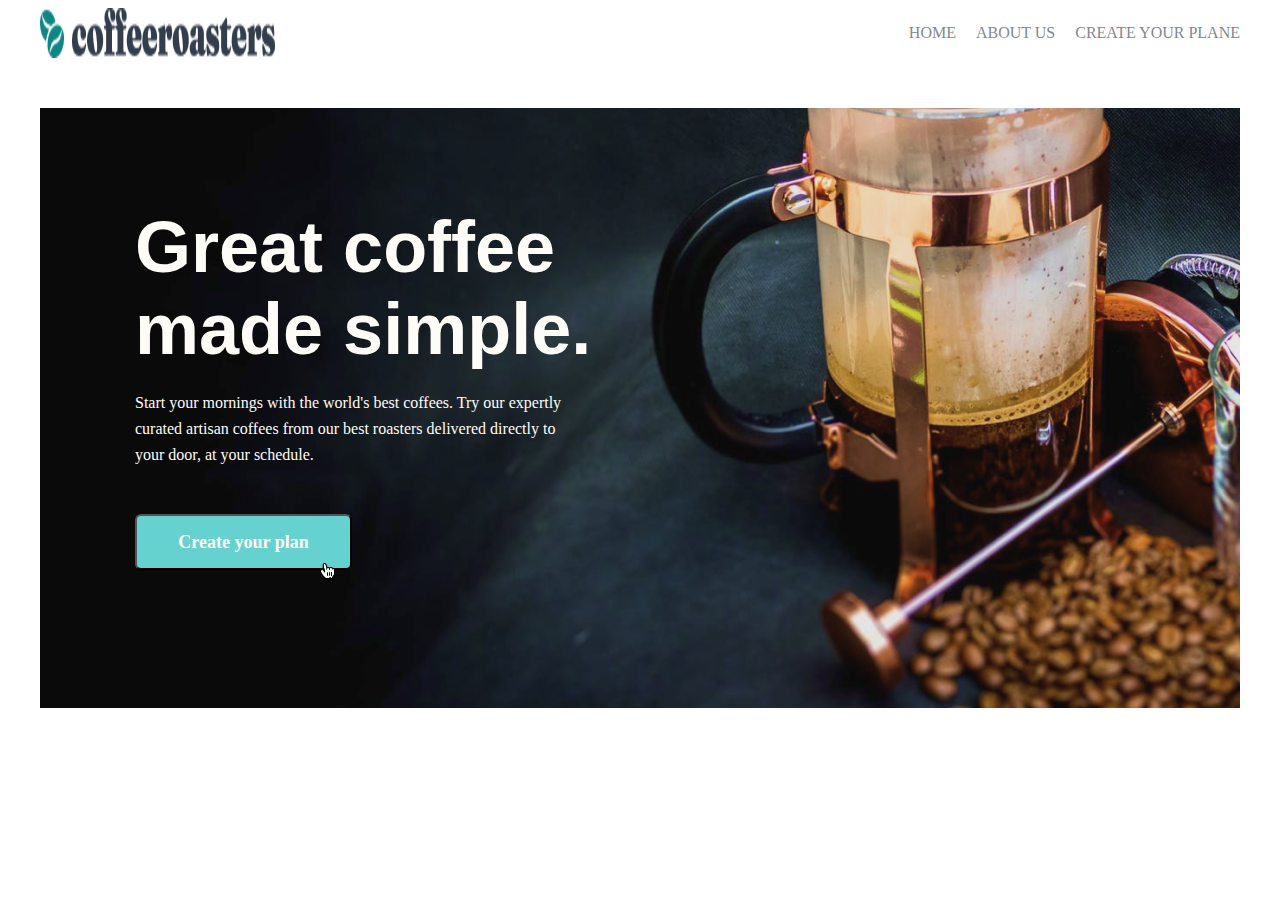
==== index.html @ b5d90be6 "aboutga hero qowildi" ====
<!DOCTYPE html>
<html lang="en">
  <head>
    <meta charset="UTF-8" />
    <meta http-equiv="X-UA-Compatible" content="IE=edge" />
    <meta name="viewport" content="width=device-width, initial-scale=1.0" />
    <link rel="stylesheet" href="css/main.css" />
    <link rel="stylesheet" href="about.html" />
    <title>uyga vazifa 2-oy 2-dars</title>
  </head>
  <body>
    <div class="container">
      <div class="sticky">
        <img src="images/logo.png" alt="logo" />
        <div class="flex">
          <ul>
            <li><a href="#">HOME</a></li>
            <li><a href="about.html" target="_blank">ABOUT US</a></li>
            <li><a href="#">CREATE YOUR PLANE</a></li>
          </ul>
        </div>
      </div>
    </div>
    <header>
      <div class="container">
        <section id="great-coffee">
          <div>
            <h1>Great coffee made simple.</h1>
            <p>
              Start your mornings with the world's best coffees. Try our
              expertly curated artisan coffees from our best roasters delivered
              directly to your door, at your schedule.
            </p>
            <button><a href="#">Create your plan</a></button>
            <img src="./images/qol.png" alt="qol" />
          </div>
        </section>
      </div>
    </header>

    <main></main>

    <footer></footer>
  </body>
</html>
---- css/main.css ----
* {
  text-decoration: none;
  scroll-behavior: smooth;
}

.container {
  width: 1200px;
  margin: 0 auto;
}

.container1 {
  width: 1000px;
  margin: 0 auto;
}

.flex {
  display: flex;
}

ul {
  list-style: none;
}

a {
  text-decoration: none;
  color: inherit;
}

.sticky {
  display: flex;
  justify-content: space-between;
  margin-bottom: 50px;
}

.sticky ul {
  display: flex;
}

.sticky li {
  margin-left: 20px;
  color: #83888f;
}

section#great-coffee {
  background-image: url("../images/Graetcoffe.png");
  width: 1200px;
  height: 600px;
  margin: 0 auto;
}

section#great-coffee div {
  width: 493px;
  padding: 50px 95px;
  position: relative;
}
section#great-coffee h1 {
  font-family: "Franklin Gothic Medium", "Arial Narrow", Arial, sans-serif;
  font-weight: 900;
  font-size: 72px;
  color: #fefcf7;
  margin-bottom: 20px;
}
section#great-coffee p {
  width: 445px;
  font-family: "sans-serif";
  font-style: normal;
  font-weight: 400;
  font-size: 16px;
  line-height: 26px;
  color: #fefcf7;
}
section#great-coffee button {
  margin-top: 30px;
  width: 217px;
  height: 56px;
  background-color: #66d2cf;
  border-radius: 6px;
  color: #fefcf7;
}
section#great-coffee a {
  font-family: "sans-serif";
  font-style: normal;
  font-weight: 900;
  font-size: 18px;
  line-height: 25px;
  text-align: center;
  color: #fefcf7;
}

section#great-coffee img {
  margin: 0 0 -34px -38px;
}
section#great-coffee button:hover {
  background-color: #fff;
  transition: 0.5;
}
section#great-coffee a:hover {
  color: #66d2cf;
  font-size: 24px;
}
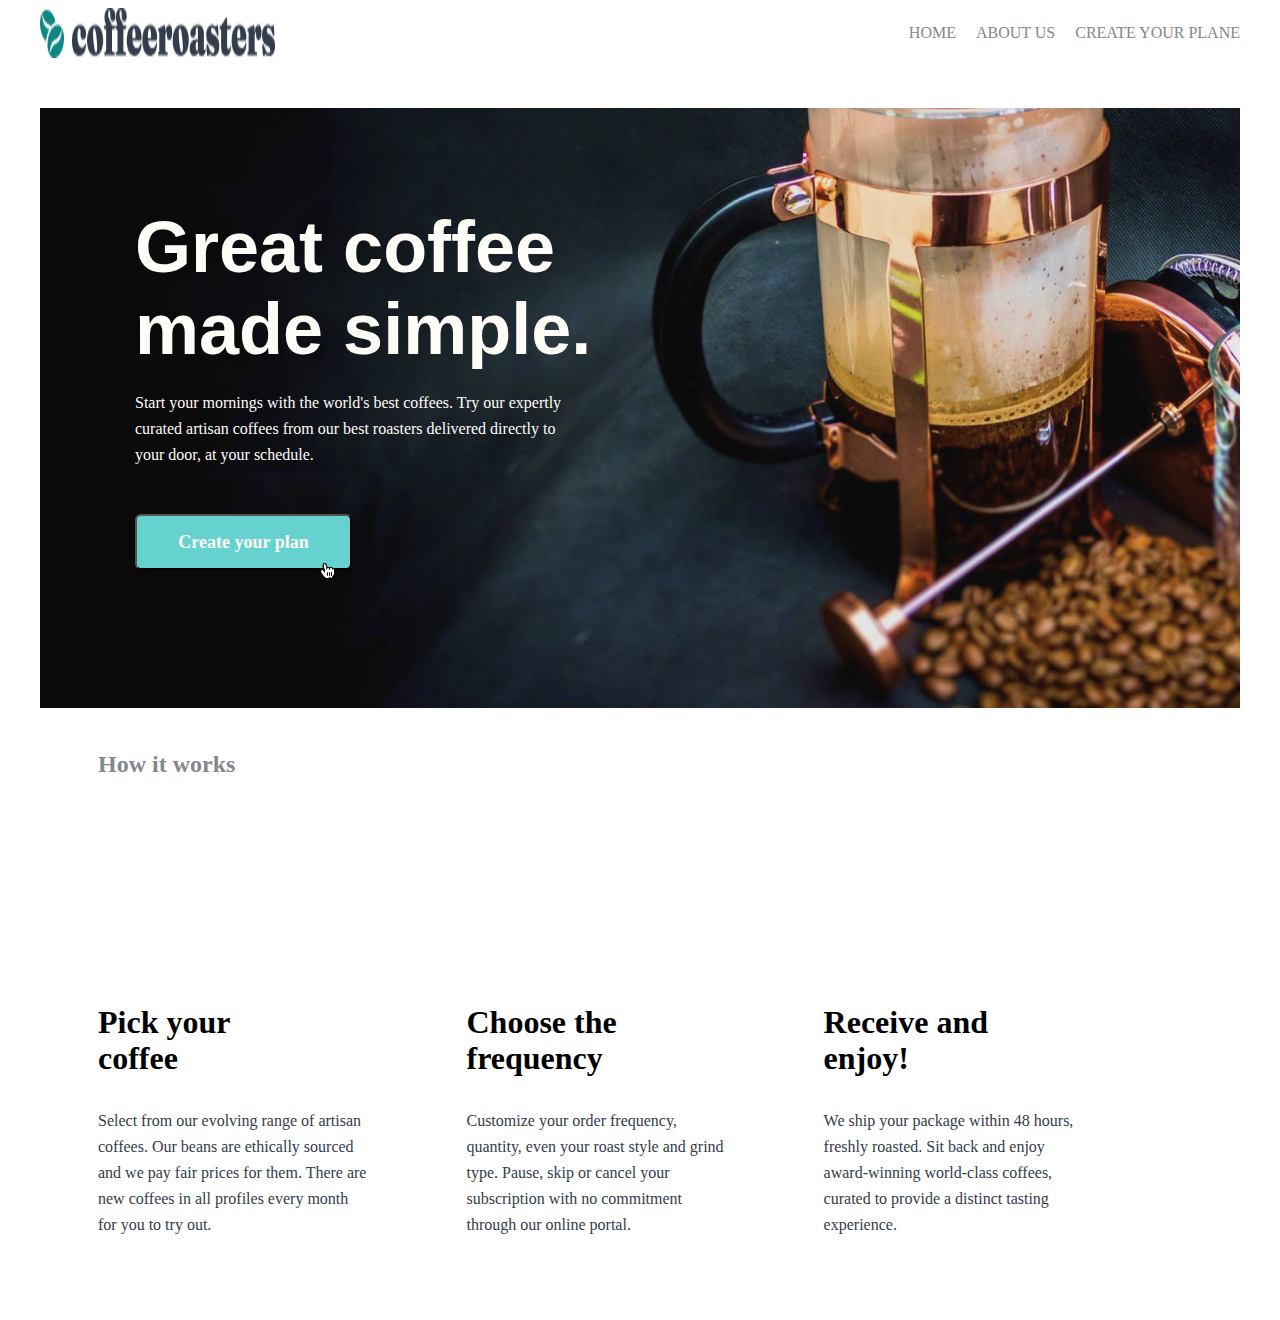
==== commit c448655b: "end work" ====
--- a/index.html
+++ b/index.html
@@ -38,7 +38,30 @@
       </div>
     </header>
 
-    <main></main>
+    <main>
+      <div class="content">
+        <h5>How it works</h5>
+        <img src="./Path 2.svg" alt="" style="margin-left:90px;">
+        <ul class="list">
+            <li class="item">
+                <img src="./01.svg" alt="">
+                <h3>Pick your<br> coffee </h3>
+                <p>Select from our evolving range of artisan<br> coffees. Our beans are ethically sourced<br> and we pay fair prices for them. There are<br> new coffees in all profiles every month<br> for you to try out.</p>
+            </li>
+            <li class="item">
+                <img src="./02.svg" alt="">
+                <h3>Choose the<br> frequency</h3>
+                <p>Customize your order frequency,<br> quantity, even your roast style and grind<br> type. Pause, skip or cancel your<br> subscription with no commitment<br> through our online portal.</p>
+            </li>
+            <li class="item">
+                <img src="./03.svg" alt="">
+                <h3>Receive and<br> enjoy!</h3>
+                <p>We ship your package within 48 hours,<br> freshly roasted. Sit back and enjoy<br> award-winning world-class coffees,<br> curated to provide a distinct tasting<br> experience.</p>
+            </li>
+        </ul>
+    </div>
+    
+    </main>
 
     <footer></footer>
   </body>
--- a/css/main.css
+++ b/css/main.css
@@ -98,3 +98,41 @@
   color: #66d2cf;
   font-size: 24px;
 }
+
+@import url('https://fonts.googleapis.com/css2?family=Fraunces:opsz,wght@9..144,400;9..144,900&display=swap');
+
+body{
+    font-family: 'Fraunces', serif;
+}
+.content h5{
+    color: #83888F;
+    font-size: 24px;
+    font-weight: 900;
+    line-height: 32px;
+    margin-left: 90px;
+    padding-bottom: 50px;
+}
+
+.content .list{
+    display: flex;
+}
+
+.content .list .item{
+    padding: 50px;
+    list-style: none;
+}
+
+.item h3{
+    color: black;
+    font-weight: 900;
+    font-size: 32px;
+    line-height: 36px;
+}
+
+.item p{
+    color: #333D4B;
+    font-size: 16px;
+    font-weight: 400;
+    line-height: 26px;
+
+}
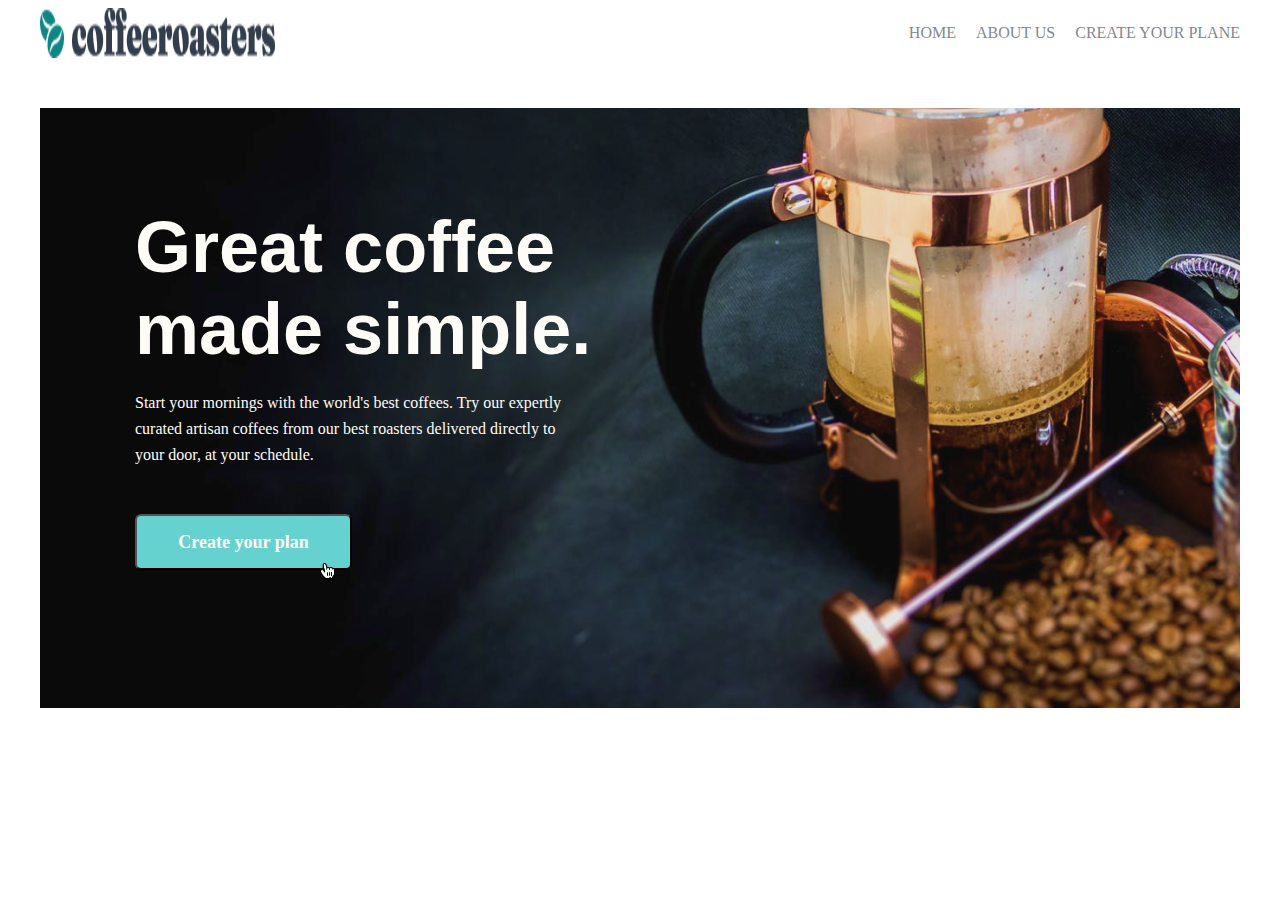
==== commit 364b804d: "start" ====
--- a/index.html
+++ b/index.html
@@ -38,30 +38,7 @@
       </div>
     </header>
 
-    <main>
-      <div class="content">
-        <h5>How it works</h5>
-        <img src="./Path 2.svg" alt="" style="margin-left:90px;">
-        <ul class="list">
-            <li class="item">
-                <img src="./01.svg" alt="">
-                <h3>Pick your<br> coffee </h3>
-                <p>Select from our evolving range of artisan<br> coffees. Our beans are ethically sourced<br> and we pay fair prices for them. There are<br> new coffees in all profiles every month<br> for you to try out.</p>
-            </li>
-            <li class="item">
-                <img src="./02.svg" alt="">
-                <h3>Choose the<br> frequency</h3>
-                <p>Customize your order frequency,<br> quantity, even your roast style and grind<br> type. Pause, skip or cancel your<br> subscription with no commitment<br> through our online portal.</p>
-            </li>
-            <li class="item">
-                <img src="./03.svg" alt="">
-                <h3>Receive and<br> enjoy!</h3>
-                <p>We ship your package within 48 hours,<br> freshly roasted. Sit back and enjoy<br> award-winning world-class coffees,<br> curated to provide a distinct tasting<br> experience.</p>
-            </li>
-        </ul>
-    </div>
-    
-    </main>
+    <main></main>
 
     <footer></footer>
   </body>
--- a/css/main.css
+++ b/css/main.css
@@ -99,40 +99,3 @@
   font-size: 24px;
 }
 
-@import url('https://fonts.googleapis.com/css2?family=Fraunces:opsz,wght@9..144,400;9..144,900&display=swap');
-
-body{
-    font-family: 'Fraunces', serif;
-}
-.content h5{
-    color: #83888F;
-    font-size: 24px;
-    font-weight: 900;
-    line-height: 32px;
-    margin-left: 90px;
-    padding-bottom: 50px;
-}
-
-.content .list{
-    display: flex;
-}
-
-.content .list .item{
-    padding: 50px;
-    list-style: none;
-}
-
-.item h3{
-    color: black;
-    font-weight: 900;
-    font-size: 32px;
-    line-height: 36px;
-}
-
-.item p{
-    color: #333D4B;
-    font-size: 16px;
-    font-weight: 400;
-    line-height: 26px;
-
-}
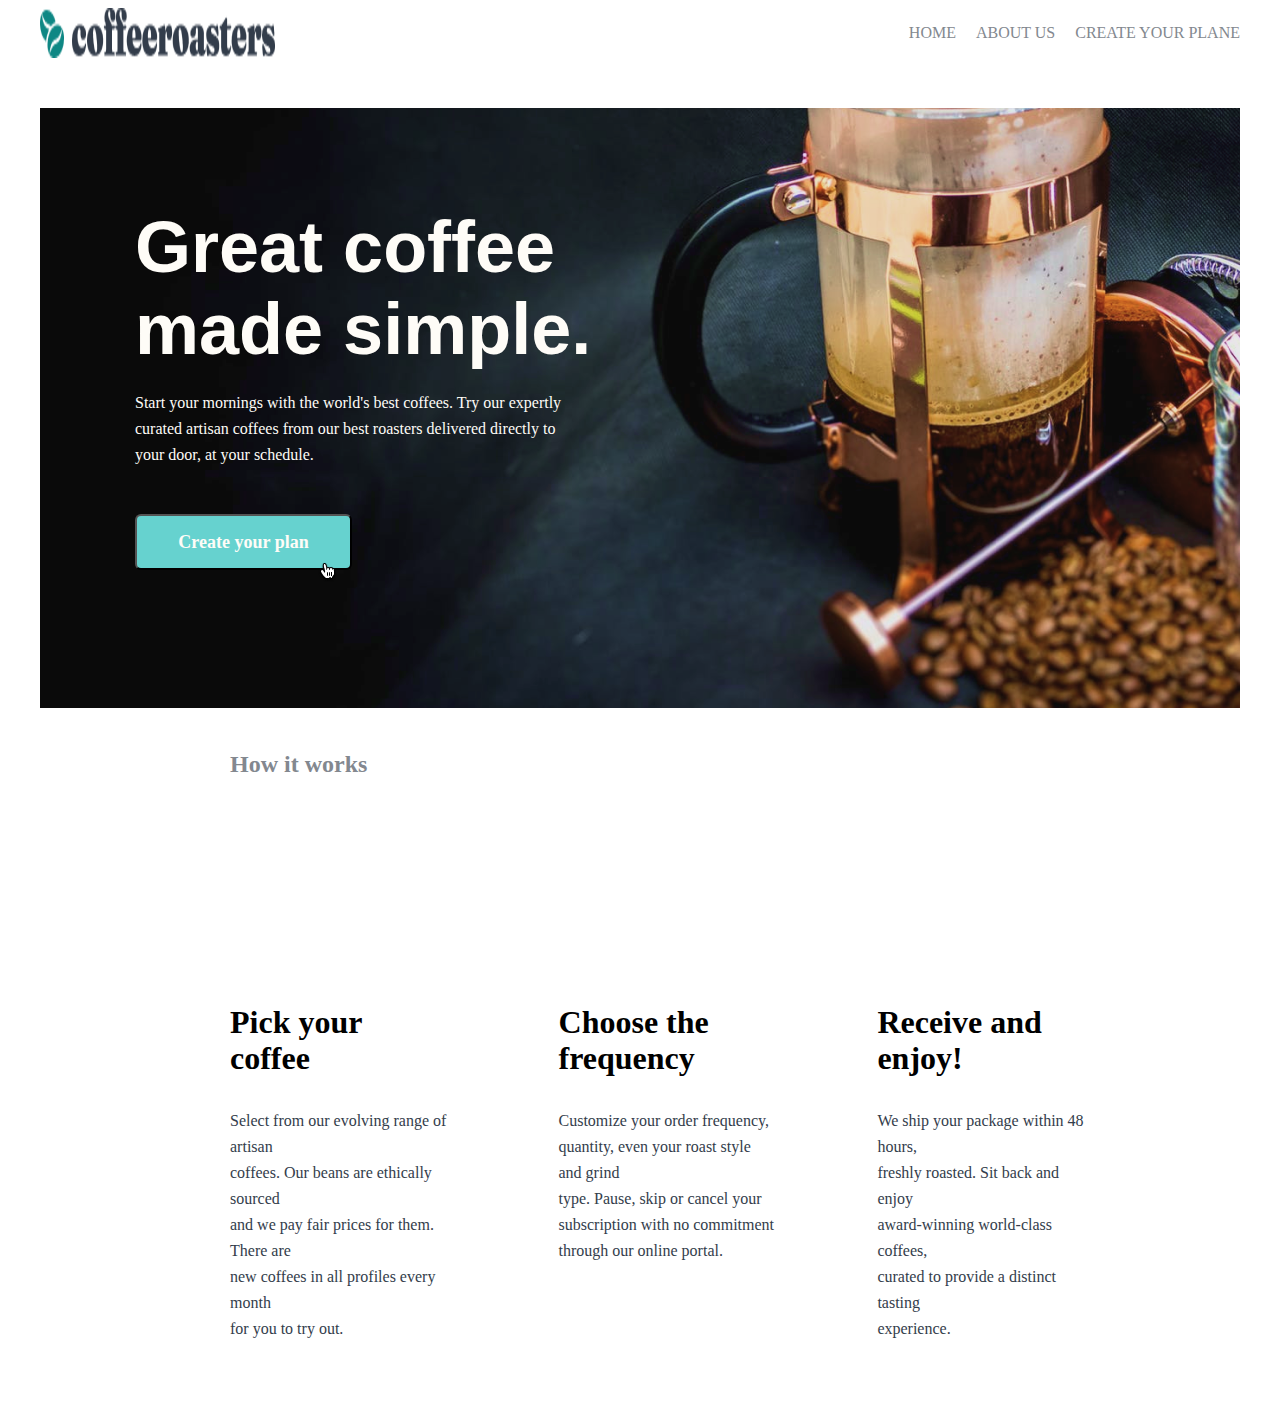
==== commit 308895ea: "oktamovvv qoshildi" ====
--- a/index.html
+++ b/index.html
@@ -15,8 +15,8 @@
         <div class="flex">
           <ul>
             <li><a href="#">HOME</a></li>
-            <li><a href="about.html" target="_blank">ABOUT US</a></li>
-            <li><a href="#">CREATE YOUR PLANE</a></li>
+            <li><a href="about.html">ABOUT US</a></li>
+            <li><a href="createplan.html">CREATE YOUR PLANE</a></li>
           </ul>
         </div>
       </div>
@@ -38,7 +38,56 @@
       </div>
     </header>
 
-    <main></main>
+    <main>
+      <div class="content container1">
+        <h5>How it works</h5>
+        <img src="./Path 2.svg" alt="" style="margin-left: 90px" />
+        <ul class="list">
+          <li class="item">
+            <img src="./01.svg" alt="" />
+            <h3>
+              Pick your<br />
+              coffee
+            </h3>
+            <p>
+              Select from our evolving range of artisan<br />
+              coffees. Our beans are ethically sourced<br />
+              and we pay fair prices for them. There are<br />
+              new coffees in all profiles every month<br />
+              for you to try out.
+            </p>
+          </li>
+          <li class="item">
+            <img src="./02.svg" alt="" />
+            <h3>
+              Choose the<br />
+              frequency
+            </h3>
+            <p>
+              Customize your order frequency,<br />
+              quantity, even your roast style and grind<br />
+              type. Pause, skip or cancel your<br />
+              subscription with no commitment<br />
+              through our online portal.
+            </p>
+          </li>
+          <li class="item">
+            <img src="./03.svg" alt="" />
+            <h3>
+              Receive and<br />
+              enjoy!
+            </h3>
+            <p>
+              We ship your package within 48 hours,<br />
+              freshly roasted. Sit back and enjoy<br />
+              award-winning world-class coffees,<br />
+              curated to provide a distinct tasting<br />
+              experience.
+            </p>
+          </li>
+        </ul>
+      </div>
+    </main>
 
     <footer></footer>
   </body>
--- a/css/main.css
+++ b/css/main.css
@@ -99,3 +99,44 @@
   font-size: 24px;
 }
 
+section#great-coffee a:hover {
+  color: #66d2cf;
+  font-size: 24px;
+}
+
+@import url("https://fonts.googleapis.com/css2?family=Fraunces:opsz,wght@9..144,400;9..144,900&display=swap");
+
+body {
+  font-family: "Fraunces", serif;
+}
+.content h5 {
+  color: #83888f;
+  font-size: 24px;
+  font-weight: 900;
+  line-height: 32px;
+  margin-left: 90px;
+  padding-bottom: 50px;
+}
+
+.content .list {
+  display: flex;
+}
+
+.content .list .item {
+  padding: 50px;
+  list-style: none;
+}
+
+.item h3 {
+  color: black;
+  font-weight: 900;
+  font-size: 32px;
+  line-height: 36px;
+}
+
+.item p {
+  color: #333d4b;
+  font-size: 16px;
+  font-weight: 400;
+  line-height: 26px;
+}
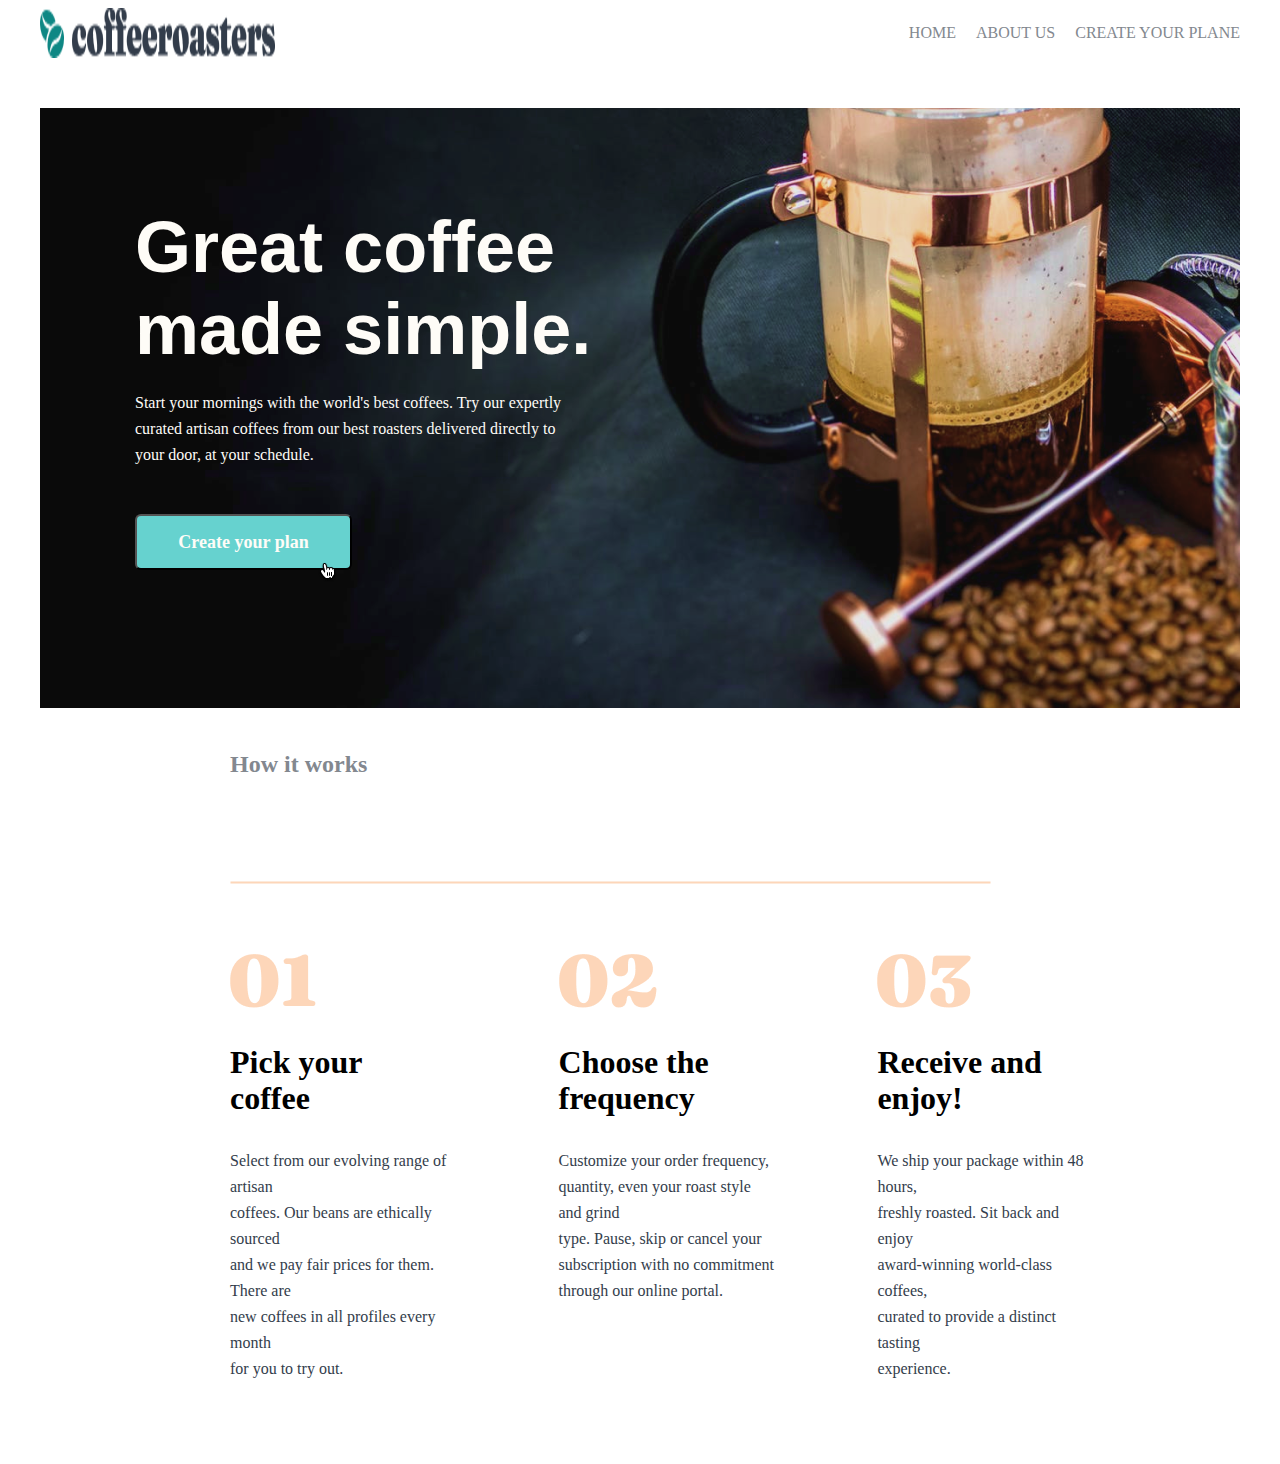
==== commit dab7ed27: "oktamovvv tugatildi" ====
--- a/index.html
+++ b/index.html
@@ -41,10 +41,10 @@
     <main>
       <div class="content container1">
         <h5>How it works</h5>
-        <img src="./Path 2.svg" alt="" style="margin-left: 90px" />
+        <img src="images/Path 2.png" alt="" style="margin-left: 90px" />
         <ul class="list">
           <li class="item">
-            <img src="./01.svg" alt="" />
+            <img src="images/01.png" alt="" />
             <h3>
               Pick your<br />
               coffee
@@ -58,7 +58,7 @@
             </p>
           </li>
           <li class="item">
-            <img src="./02.svg" alt="" />
+            <img src="images/02.png" alt="" />
             <h3>
               Choose the<br />
               frequency
@@ -72,7 +72,7 @@
             </p>
           </li>
           <li class="item">
-            <img src="./03.svg" alt="" />
+            <img src="images/03.png" alt="" />
             <h3>
               Receive and<br />
               enjoy!
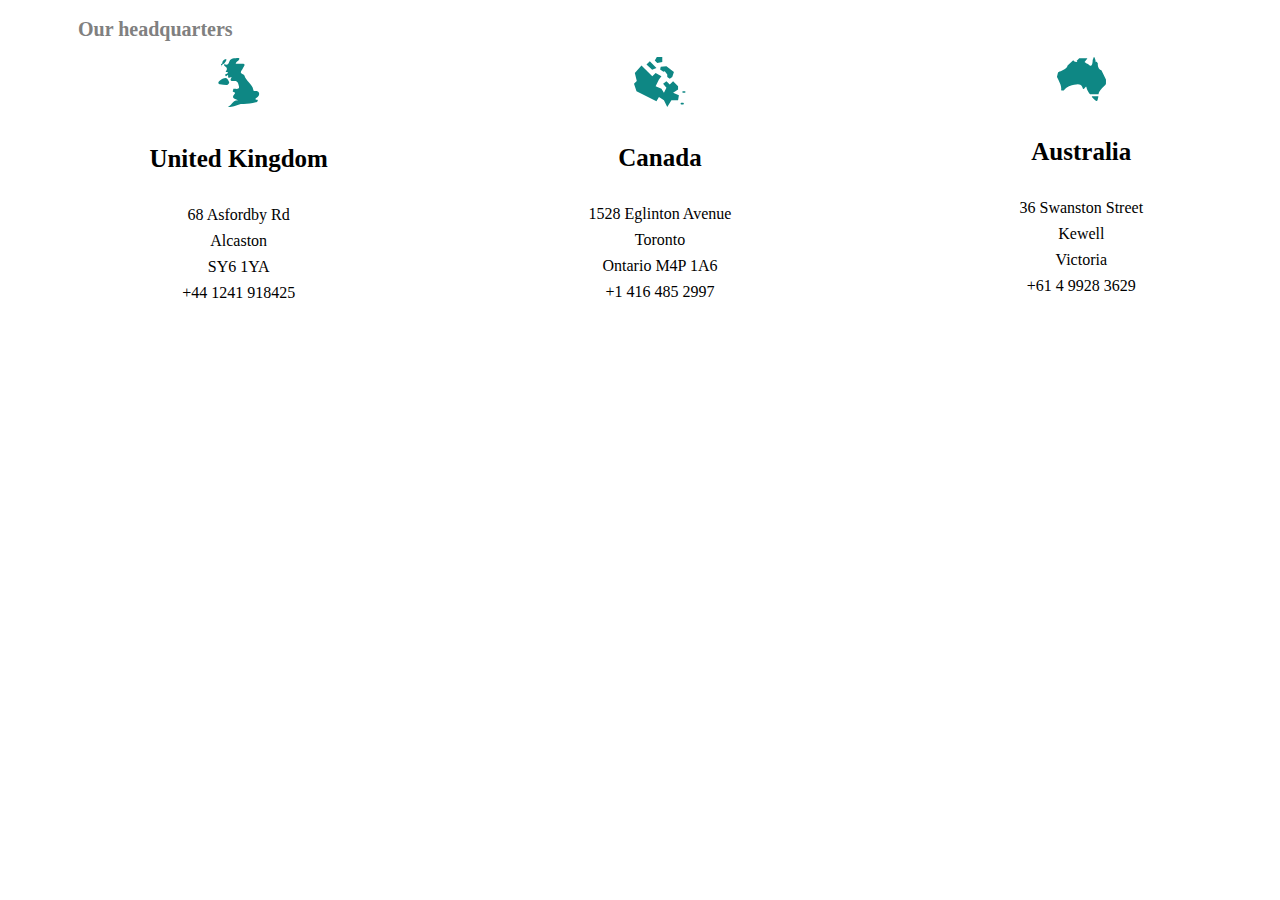
==== commit 22e8d9e4: "our headquarters" ====
--- a/index.html
+++ b/index.html
@@ -4,91 +4,42 @@
     <meta charset="UTF-8" />
     <meta http-equiv="X-UA-Compatible" content="IE=edge" />
     <meta name="viewport" content="width=device-width, initial-scale=1.0" />
-    <link rel="stylesheet" href="css/main.css" />
-    <link rel="stylesheet" href="about.html" />
     <title>uyga vazifa 2-oy 2-dars</title>
+    <link rel="stylesheet" href="css/main.css">
   </head>
   <body>
-    <div class="container">
-      <div class="sticky">
-        <img src="images/logo.png" alt="logo" />
-        <div class="flex">
-          <ul>
-            <li><a href="#">HOME</a></li>
-            <li><a href="about.html">ABOUT US</a></li>
-            <li><a href="createplan.html">CREATE YOUR PLANE</a></li>
+
+    <h2>Our headquarters</h2>
+     <section> 
+      <ul class="city">
+        <li><img src="images/city-icon1.svg" alt="city-icon"></li>
+        <li><h3>United Kingdom</h3></li>
+        <li>68  Asfordby Rd</li>
+       <li> Alcaston</li>
+        <li>SY6 1YA</li>
+        <li>+44 1241 918425</li>
+      </ul>
+      <ul class="city">
+       <li> <img src="images/city-icon2.svg" alt="city-icon"></li>
+       <li> <h3>Canada</h3></li>
+       <li>1528  Eglinton Avenue</li>
+        <li>Toronto</li>
+        <li>Ontario M4P 1A6</li>
+        <li>+1 416 485 2997</li>
+      </ul>
+        <ul class="city">
+          <li><img src="images/city-icon3.svg" alt="city-icon"></li>
+          <li><h3>Australia</h3></li>
+          <li>36 Swanston Street</li>
+            <li>Kewell</li>
+            <li>Victoria</li>
+            <li>+61 4 9928 3629</li>
           </ul>
-        </div>
-      </div>
-    </div>
-    <header>
-      <div class="container">
-        <section id="great-coffee">
-          <div>
-            <h1>Great coffee made simple.</h1>
-            <p>
-              Start your mornings with the world's best coffees. Try our
-              expertly curated artisan coffees from our best roasters delivered
-              directly to your door, at your schedule.
-            </p>
-            <button><a href="#">Create your plan</a></button>
-            <img src="./images/qol.png" alt="qol" />
-          </div>
         </section>
-      </div>
-    </header>
+ 
 
-    <main>
-      <div class="content container1">
-        <h5>How it works</h5>
-        <img src="images/Path 2.png" alt="" style="margin-left: 90px" />
-        <ul class="list">
-          <li class="item">
-            <img src="images/01.png" alt="" />
-            <h3>
-              Pick your<br />
-              coffee
-            </h3>
-            <p>
-              Select from our evolving range of artisan<br />
-              coffees. Our beans are ethically sourced<br />
-              and we pay fair prices for them. There are<br />
-              new coffees in all profiles every month<br />
-              for you to try out.
-            </p>
-          </li>
-          <li class="item">
-            <img src="images/02.png" alt="" />
-            <h3>
-              Choose the<br />
-              frequency
-            </h3>
-            <p>
-              Customize your order frequency,<br />
-              quantity, even your roast style and grind<br />
-              type. Pause, skip or cancel your<br />
-              subscription with no commitment<br />
-              through our online portal.
-            </p>
-          </li>
-          <li class="item">
-            <img src="images/03.png" alt="" />
-            <h3>
-              Receive and<br />
-              enjoy!
-            </h3>
-            <p>
-              We ship your package within 48 hours,<br />
-              freshly roasted. Sit back and enjoy<br />
-              award-winning world-class coffees,<br />
-              curated to provide a distinct tasting<br />
-              experience.
-            </p>
-          </li>
-        </ul>
-      </div>
-    </main>
+  
+        
+    
 
-    <footer></footer>
-  </body>
-</html>
+
--- a/css/main.css
+++ b/css/main.css
@@ -1,142 +1,32 @@
-* {
-  text-decoration: none;
-  scroll-behavior: smooth;
+h2{
+    font-size: 20px;
+    font-weight: 700px;
+    line-height: 24px;
+    margin-left: 70px;
+    color: gray;
+}
+h3 {
+    font-weight:900px;
+font-size: 25px;
+line-height: 36px;
+
+}
+ ul {
+ margin-top: 10px;
+margin-left: 20px;
+margin: 0 50px;
+width: 100%;
+height: 80%; 
+display: grid;
+list-style: none;
+font-size: 16px;
+Line-height: 26px;
+}
+section {
+  display: flex;
+  justify-content: center;
+  text-align: center; 
 }
 
-.container {
-  width: 1200px;
-  margin: 0 auto;
-}
 
-.container1 {
-  width: 1000px;
-  margin: 0 auto;
-}
 
-.flex {
-  display: flex;
-}
-
-ul {
-  list-style: none;
-}
-
-a {
-  text-decoration: none;
-  color: inherit;
-}
-
-.sticky {
-  display: flex;
-  justify-content: space-between;
-  margin-bottom: 50px;
-}
-
-.sticky ul {
-  display: flex;
-}
-
-.sticky li {
-  margin-left: 20px;
-  color: #83888f;
-}
-
-section#great-coffee {
-  background-image: url("../images/Graetcoffe.png");
-  width: 1200px;
-  height: 600px;
-  margin: 0 auto;
-}
-
-section#great-coffee div {
-  width: 493px;
-  padding: 50px 95px;
-  position: relative;
-}
-section#great-coffee h1 {
-  font-family: "Franklin Gothic Medium", "Arial Narrow", Arial, sans-serif;
-  font-weight: 900;
-  font-size: 72px;
-  color: #fefcf7;
-  margin-bottom: 20px;
-}
-section#great-coffee p {
-  width: 445px;
-  font-family: "sans-serif";
-  font-style: normal;
-  font-weight: 400;
-  font-size: 16px;
-  line-height: 26px;
-  color: #fefcf7;
-}
-section#great-coffee button {
-  margin-top: 30px;
-  width: 217px;
-  height: 56px;
-  background-color: #66d2cf;
-  border-radius: 6px;
-  color: #fefcf7;
-}
-section#great-coffee a {
-  font-family: "sans-serif";
-  font-style: normal;
-  font-weight: 900;
-  font-size: 18px;
-  line-height: 25px;
-  text-align: center;
-  color: #fefcf7;
-}
-
-section#great-coffee img {
-  margin: 0 0 -34px -38px;
-}
-section#great-coffee button:hover {
-  background-color: #fff;
-  transition: 0.5;
-}
-section#great-coffee a:hover {
-  color: #66d2cf;
-  font-size: 24px;
-}
-
-section#great-coffee a:hover {
-  color: #66d2cf;
-  font-size: 24px;
-}
-
-@import url("https://fonts.googleapis.com/css2?family=Fraunces:opsz,wght@9..144,400;9..144,900&display=swap");
-
-body {
-  font-family: "Fraunces", serif;
-}
-.content h5 {
-  color: #83888f;
-  font-size: 24px;
-  font-weight: 900;
-  line-height: 32px;
-  margin-left: 90px;
-  padding-bottom: 50px;
-}
-
-.content .list {
-  display: flex;
-}
-
-.content .list .item {
-  padding: 50px;
-  list-style: none;
-}
-
-.item h3 {
-  color: black;
-  font-weight: 900;
-  font-size: 32px;
-  line-height: 36px;
-}
-
-.item p {
-  color: #333d4b;
-  font-size: 16px;
-  font-weight: 400;
-  line-height: 26px;
-}
